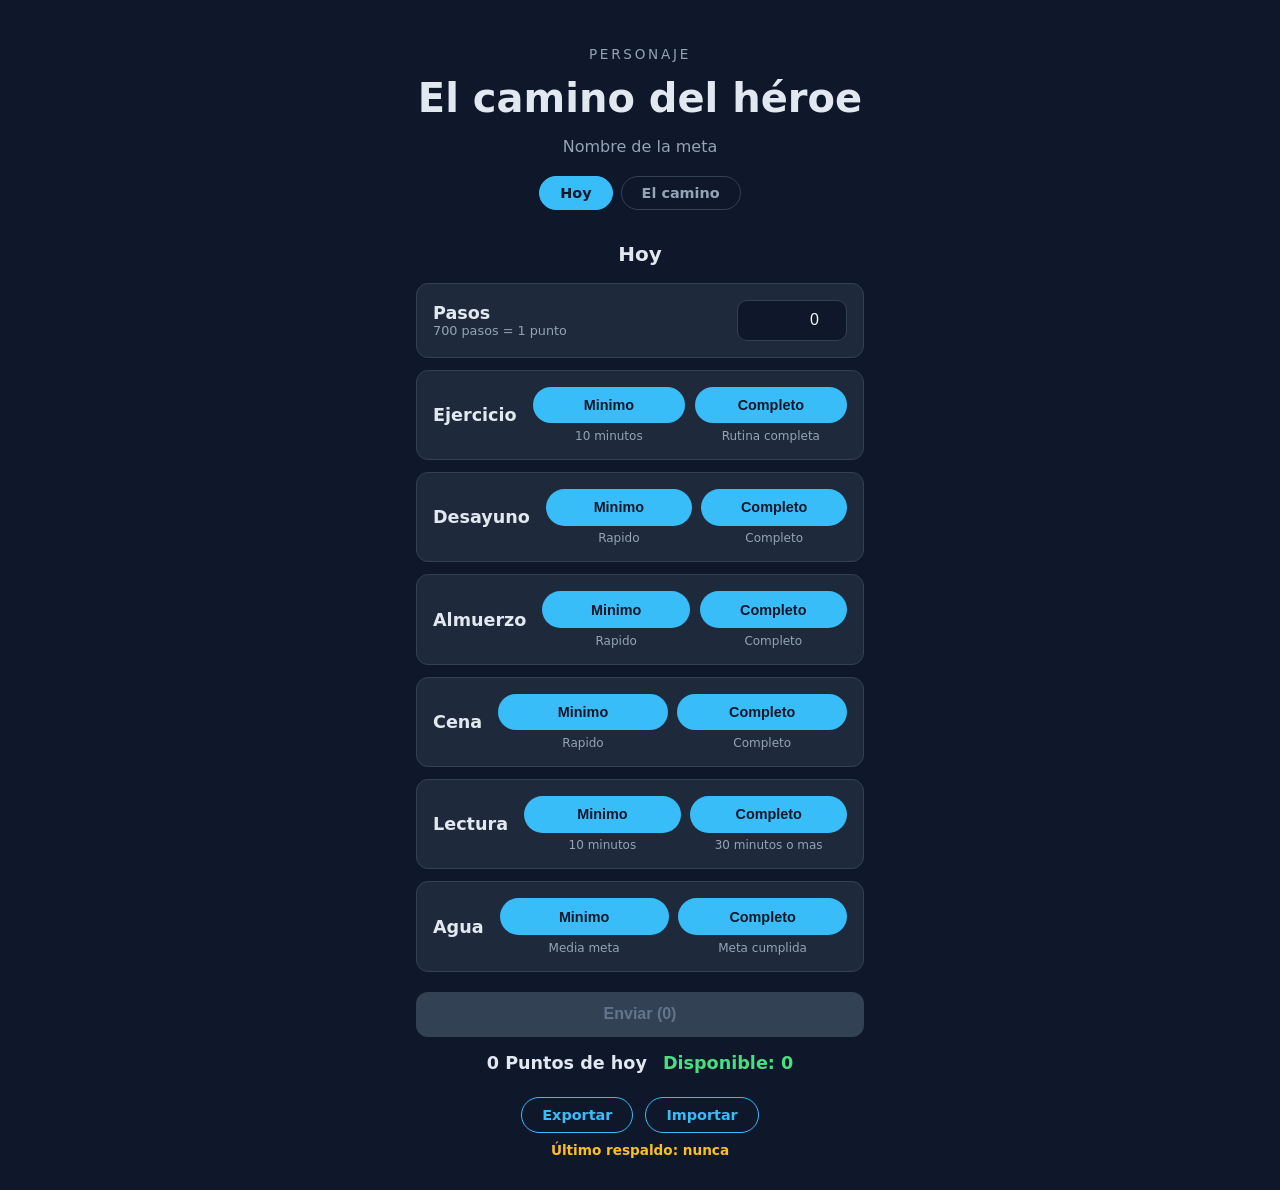
==== index.html @ 265a9ce8 "Estado inicial: app completa (Fase 0-2 + auditoría + waypoints + 9 rutas)" ====
<!DOCTYPE html>
<html lang="es">
<head>
  <meta charset="UTF-8" />
  <meta name="viewport" content="width=device-width, initial-scale=1.0" />
  <link rel="stylesheet" href="css/styles.css" />
</head>
<body>
  <main class="app">
    <p class="character-name" id="character-name"></p>
    <h1 id="app-name"></h1>
    <p class="goal-name" id="goal-name"></p>

    <nav class="view-toggle" id="view-toggle">
      <button type="button" class="view-btn active" id="view-hoy-btn"></button>
      <button type="button" class="view-btn" id="view-world-btn"></button>
    </nav>

    <section class="habits" id="view-hoy">
      <h2 id="habits-title"></h2>
      <div id="habits-list"></div>
      <button type="button" class="send-btn" id="send-btn"></button>
      <div class="points">
        <span id="points-total"></span>
        <span id="points-balance"></span>
      </div>

      <div class="backup">
        <button type="button" class="backup-btn" id="backup-export"></button>
        <label class="backup-btn" id="backup-import-label" for="backup-file-input"></label>
        <input type="file" id="backup-file-input" accept="application/json,.json" hidden />
      </div>
      <p class="backup-last" id="backup-last" hidden></p>
      <p class="backup-error" id="backup-error" hidden></p>
    </section>

    <section class="world" id="view-world" hidden>
      <div class="world-head">
        <span id="world-location"></span>
        <span id="world-balance"></span>
      </div>
      <div class="map-wrap">
        <img id="world-map-img" alt="" />
        <div class="map-marker" id="map-marker" hidden></div>
      </div>
      <div id="world-panel"></div>
    </section>
  </main>

  <!-- M4: cartel genérico de confirmación (respaldo, viajes, etc.) -->
  <div class="confirm-overlay" id="confirm-overlay" hidden>
    <div class="confirm-box">
      <p class="confirm-text" id="confirm-text"></p>
      <div class="confirm-actions" id="confirm-actions"></div>
    </div>
  </div>

  <script type="module" src="js/app.js"></script>

  <!-- Fase 2: modal de dragones (moneda al aire) -->
  <div class="dragon-overlay" id="dragon-overlay" hidden>
    <div class="dragon-modal">
      <p class="dragon-title" id="dragon-title"></p>
      <div class="coin" id="coin"><div class="coin-inner"><div class="coin-face coin-heads">🐉</div><div class="coin-face coin-tails">🍀</div></div></div>
      <p class="dragon-result" id="dragon-result"></p>
      <button type="button" class="habit-btn complete" id="dragon-accept"></button>
    </div>
  </div>
</body>
</html>
---- css/styles.css ----
/* Habit Quest - Fase 0/1: estilos base */

* {
  box-sizing: border-box;
}

body {
  margin: 0;
  font-family: system-ui, -apple-system, sans-serif;
  background-color: #0f172a;
  color: #e2e8f0;
}

.app {
  max-width: 480px;
  margin: 0 auto;
  padding: 2rem 1rem;
  text-align: center;
}

.character-name {
  font-size: 0.85rem;
  letter-spacing: 0.2em;
  text-transform: uppercase;
  color: #94a3b8;
}

#app-name {
  font-size: 2.5rem;
  margin: 0.5rem 0;
}

.goal-name {
  font-size: 1rem;
  color: #94a3b8;
}

.habits {
  margin-top: 2rem;
}

#habits-title {
  font-size: 1.25rem;
}

.habit {
  display: flex;
  align-items: center;
  justify-content: space-between;
  gap: 1rem;
  padding: 1rem;
  border: 1px solid #334155;
  border-radius: 12px;
  margin-bottom: 0.75rem;
  background: #1e293b;
  text-align: left;
}

.habit-info {
  display: flex;
  flex-direction: column;
}

.habit-label {
  font-weight: 600;
  font-size: 1.1rem;
}

.habit-desc {
  font-size: 0.85rem;
  color: #94a3b8;
}

.habit-desc-full {
  color: #64748b;
}

.habit-btn {
  padding: 0.75rem 1.25rem;
  border-radius: 999px;
  border: none;
  background: #38bdf8;
  color: #0f172a;
  font-weight: 700;
  font-size: 1rem;
  min-width: 120px;
}

.habit-btn.state-1 {
  background: #4ade80;
}

.habit-btn.state-2 {
  background: #facc15;
}

/* Experimento: hábito con dos botones directos (style "direct") */

.habit-direct .habit-info {
  flex-shrink: 0;
}

.habit-actions {
  display: flex;
  gap: 0.6rem;
  flex: 1;
}

.habit-action {
  display: flex;
  flex-direction: column;
  align-items: center;
  gap: 0.35rem;
  flex: 1;
  min-width: 0;
}

.habit-btn.habit-btn-direct {
  min-width: 0;
  width: 100%;
  padding: 0.65rem 0.5rem;
  font-size: 0.9rem;
}

.habit-action-desc {
  font-size: 0.75rem;
  color: #94a3b8;
  text-align: center;
}

.points {
  margin-top: 1rem;
  font-size: 1.1rem;
  font-weight: 700;
  display: flex;
  justify-content: center;
  gap: 1rem;
  flex-wrap: wrap;
}

/* M3: pendientes de enviar (se distinguen de los ya enviados). */
.points-pending {
  color: #facc15;
  font-weight: 700;
}

.points-pending-count {
  background: #3f3f1f;
  border-radius: 999px;
  padding: 0.1rem 0.5rem;
}

/* M3: botón Enviar bajo la lista de hábitos. */
.send-btn {
  width: 100%;
  margin-top: 0.5rem;
  padding: 0.85rem;
  border: none;
  border-radius: 12px;
  background: #4ade80;
  color: #0f172a;
  font-weight: 700;
  font-size: 1rem;
}

.send-btn:disabled {
  background: #334155;
  color: #64748b;
}

/* M3: hábito ya enviado queda bloqueado el día. */
.habit.locked {
  opacity: 0.6;
}

.habit-locked-tag {
  align-self: center;
  font-size: 0.8rem;
  font-weight: 700;
  color: #94a3b8;
  background: #334155;
  border-radius: 999px;
  padding: 0.25rem 0.6rem;
  flex-shrink: 0;
}

/* M3: pasos con ingreso manual (total del día). */
.habit-number {
  align-items: center;
}

.habit-number-rule {
  font-size: 0.8rem;
  color: #94a3b8;
}

.habit-steps {
  width: 110px;
  padding: 0.65rem 0.75rem;
  border: 1px solid #334155;
  border-radius: 10px;
  background: #0f172a;
  color: #f1f5f9;
  font-size: 1rem;
  text-align: right;
}

.habit-steps:disabled {
  color: #64748b;
}

#points-balance {
  color: #4ade80;
}

/* Bloque B — Respaldo (mini-bloque 1: botones) */

.backup {
  display: flex;
  justify-content: center;
  gap: 0.75rem;
  margin-top: 1.5rem;
  flex-wrap: wrap;
}

.backup-btn {
  padding: 0.55rem 1.25rem;
  border-radius: 999px;
  border: 1px solid #38bdf8;
  background: transparent;
  color: #38bdf8;
  font-family: inherit;
  font-weight: 600;
  font-size: 0.9rem;
  cursor: pointer;
}

.backup-error {
  color: #f87171;
  font-size: 0.85rem;
  margin: 0.6rem 0 0;
  text-align: center;
}

/* M6: "Último respaldo: …" bajo los botones. */
.backup-last {
  color: #94a3b8;
  font-size: 0.85rem;
  margin: 0.6rem 0 0;
  text-align: center;
}

.backup-last--stale {
  color: #fbbf24;
  font-weight: 700;
}

/* M4 — Cartel genérico de confirmación (respaldo, viajes, etc.) */

.confirm-overlay {
  position: fixed;
  inset: 0;
  background: rgba(15, 23, 42, 0.8);
  display: flex;
  align-items: center;
  justify-content: center;
  padding: 1rem;
  z-index: 10;
}

.confirm-overlay[hidden] {
  display: none;
}

.confirm-box {
  background: #1e293b;
  border: 1px solid #334155;
  border-radius: 12px;
  padding: 1.25rem;
  max-width: 340px;
  width: 100%;
  text-align: center;
}

.confirm-text {
  margin: 0 0 1rem;
  font-size: 0.95rem;
  line-height: 1.5;
}

.confirm-text:empty {
  display: none;
}

.confirm-actions {
  display: flex;
  gap: 0.75rem;
  justify-content: center;
  flex-wrap: wrap;
}

.confirm-btn {
  padding: 0.55rem 1.25rem;
  border-radius: 999px;
  border: none;
  font-family: inherit;
  font-weight: 600;
  font-size: 0.9rem;
  cursor: pointer;
}

.confirm-cancel {
  background: #334155;
  color: #e2e8f0;
}

.confirm-accept {
  background: #f87171;
  color: #0f172a;
}

.confirm-accept.confirm-go {
  background: #38bdf8;
}

/* Fase 2 — Vista conmutada Hoy / El camino */

.view-toggle {
  display: flex;
  justify-content: center;
  gap: 0.5rem;
  margin-top: 1.25rem;
}

.view-btn {
  padding: 0.5rem 1.25rem;
  border-radius: 999px;
  border: 1px solid #334155;
  background: transparent;
  color: #94a3b8;
  font-family: inherit;
  font-weight: 600;
  font-size: 0.9rem;
  cursor: pointer;
}

.view-btn.active {
  background: #38bdf8;
  border-color: #38bdf8;
  color: #0f172a;
}

.world {
  margin-top: 1.25rem;
  text-align: left;
}

.world-head {
  display: flex;
  justify-content: space-between;
  align-items: center;
  gap: 1rem;
  margin-bottom: 0.75rem;
  flex-wrap: wrap;
}

#world-location {
  font-weight: 600;
}

#world-balance {
  color: #4ade80;
  font-weight: 700;
}

.map-wrap {
  position: relative;
  border: 1px solid #334155;
  border-radius: 12px;
  overflow: hidden;
  background: #1e293b;
}

#world-map-img {
  display: block;
  width: 100%;
  height: auto;
}

.map-marker {
  position: absolute;
  width: 16px;
  height: 16px;
  border-radius: 50%;
  background: #facc15;
  border: 3px solid #0f172a;
  transform: translate(-50%, -50%);
  box-shadow: 0 0 0 0 rgba(250, 204, 21, 0.6);
  animation: marker-pulse 1.6s infinite;
  z-index: 2;
}

.map-marker[hidden] {
  display: none;
}

@keyframes marker-pulse {
  0% { box-shadow: 0 0 0 0 rgba(250, 204, 21, 0.6); }
  70% { box-shadow: 0 0 0 12px rgba(250, 204, 21, 0); }
  100% { box-shadow: 0 0 0 0 rgba(250, 204, 21, 0); }
}

/* Fase 2 — Panel de viaje */

#world-panel {
  margin-top: 1rem;
}

.panel-title {
  font-weight: 700;
  margin-bottom: 0.5rem;
}

.trip-progress {
  color: #facc15;
  font-weight: 700;
  margin-bottom: 0.5rem;
}

.trip-cancel {
  width: 100%;
}

.dest-list {
  display: flex;
  flex-direction: column;
  gap: 0.5rem;
  margin-bottom: 0.75rem;
}

.dest-row {
  display: flex;
  justify-content: space-between;
  align-items: center;
  gap: 0.5rem;
  padding: 0.7rem 0.9rem;
  border-radius: 10px;
  border: 1px solid #334155;
  background: #1e293b;
  color: #e2e8f0;
  font-family: inherit;
  font-size: 0.95rem;
  font-weight: 600;
  text-align: left;
  cursor: pointer;
}

.dest-meta {
  color: #94a3b8;
  font-size: 0.85rem;
  white-space: nowrap;
}

.dest-enter {
  width: 100%;
  margin-top: 0.5rem;
}

.dest-explore {
  width: 100%;
  margin-top: 0.5rem;
}

.dest-explore:disabled {
  background: #334155;
  color: #64748b;
}

/* M4: aviso cuando no alcanza el saldo para Explorar. */
.dest-not-enough {
  margin-top: 0.4rem;
  color: #f87171;
  font-size: 0.85rem;
  font-weight: 600;
  text-align: center;
}

.explored-tag {
  margin-top: 0.5rem;
  color: #4ade80;
  font-weight: 700;
  text-align: center;
}

/* M5: historia de la ciudad explorada (bajo "Explorada"). */
.city-story {
  margin-top: 0.4rem;
  color: #94a3b8;
  font-size: 0.9rem;
  line-height: 1.5;
  text-align: center;
}

/* Fase 2 — Modal de dragones + moneda al aire */

.dragon-overlay {
  position: fixed;
  inset: 0;
  background: rgba(2, 6, 23, 0.85);
  display: flex;
  align-items: center;
  justify-content: center;
  padding: 1rem;
  z-index: 50;
}

.dragon-overlay[hidden] {
  display: none;
}

.dragon-modal {
  background: #1e293b;
  border: 1px solid #334155;
  border-radius: 16px;
  padding: 1.5rem 1.25rem;
  width: 100%;
  max-width: 320px;
  text-align: center;
}

.dragon-title {
  font-size: 1.25rem;
  font-weight: 800;
  margin-bottom: 1rem;
}

.coin {
  width: 110px;
  height: 110px;
  margin: 0 auto 1rem;
  perspective: 600px;
}

.coin-inner {
  position: relative;
  width: 100%;
  height: 100%;
  transform-style: preserve-3d;
}

.coin-face {
  position: absolute;
  inset: 0;
  display: flex;
  align-items: center;
  justify-content: center;
  font-size: 3rem;
  border-radius: 50%;
  backface-visibility: hidden;
  border: 4px solid #facc15;
  background: radial-gradient(circle at 30% 30%, #fde68a, #f59e0b);
  box-shadow: 0 4px 12px rgba(0, 0, 0, 0.4);
}

.coin-tails {
  transform: rotateY(180deg);
  background: radial-gradient(circle at 30% 30%, #bbf7d0, #4ade80);
  border-color: #4ade80;
}

.coin.flipping .coin-inner {
  animation: coin-flip 1.4s ease-in-out forwards;
}

.coin.flipping.show-dragon .coin-inner {
  animation: coin-flip-dragon 1.4s ease-in-out forwards;
}

/* Moneda quieta en el lado que tocó (estado final sin animación) */
.coin.landed.show-clear .coin-inner {
  transform: rotateY(180deg);
}

@keyframes coin-flip {
  0% { transform: rotateY(0deg) translateY(0); }
  50% { transform: rotateY(900deg) translateY(-30px); }
  100% { transform: rotateY(1800deg) translateY(0); }
}

@keyframes coin-flip-dragon {
  0% { transform: rotateY(0deg) translateY(0); }
  50% { transform: rotateY(900deg) translateY(-30px); }
  100% { transform: rotateY(1980deg) translateY(0); }
}

.dragon-result {
  min-height: 1.5rem;
  font-weight: 700;
  margin-bottom: 1rem;
}

.dragon-result.is-dragon {
  color: #f87171;
}

.dragon-result.is-clear {
  color: #4ade80;
}
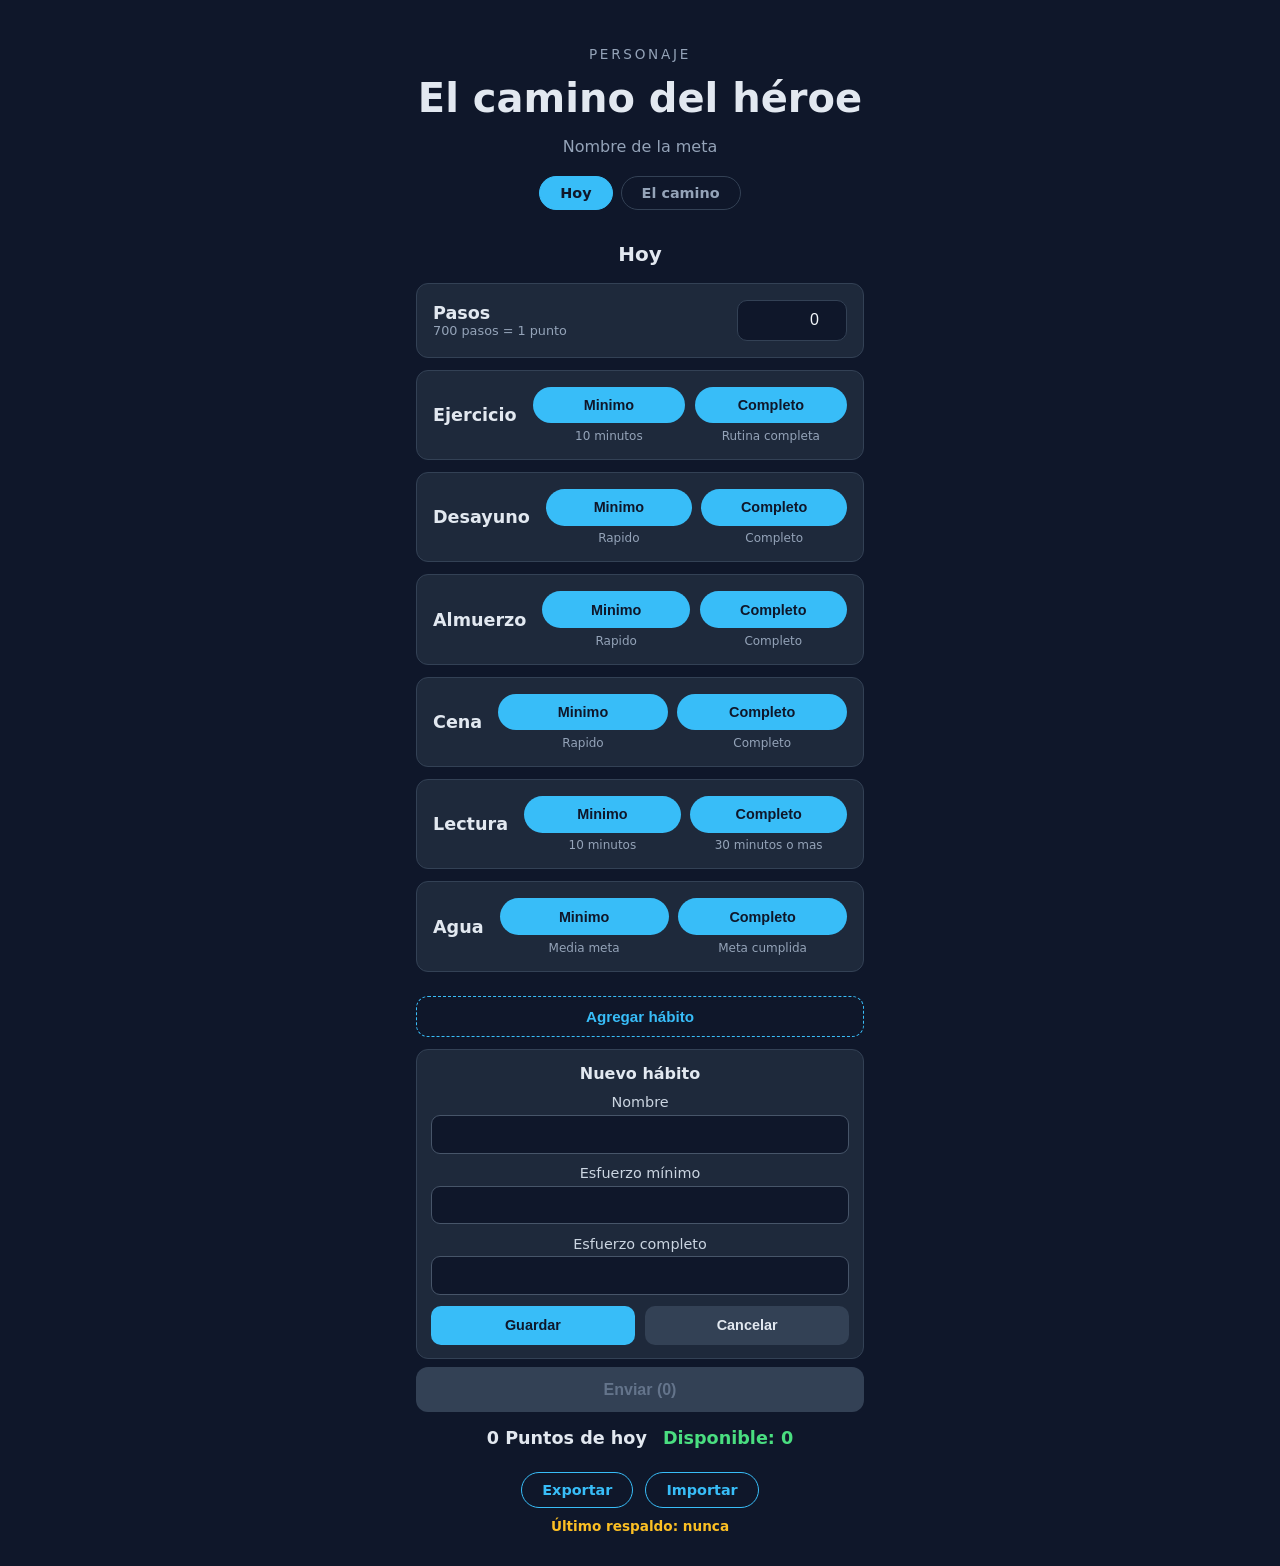
==== commit a0c83110: "V2 P9: hábitos propios, pantalla" ====
--- a/index.html
+++ b/index.html
@@ -4,6 +4,10 @@
   <meta charset="UTF-8" />
   <meta name="viewport" content="width=device-width, initial-scale=1.0" />
   <link rel="stylesheet" href="css/styles.css" />
+  <link rel="manifest" href="data/manifest.json" />
+  <meta name="theme-color" content="#0f172a" />
+  <link rel="icon" type="image/png" href="assets/icons/icon-192.png" />
+  <link rel="apple-touch-icon" href="assets/icons/apple-touch-icon.png" />
 </head>
 <body>
   <main class="app">
@@ -19,6 +23,30 @@
     <section class="habits" id="view-hoy">
       <h2 id="habits-title"></h2>
       <div id="habits-list"></div>
+      <div class="custom-controls">
+        <button type="button" class="add-habit-btn" id="add-habit-btn" hidden></button>
+        <p class="custom-notice" id="custom-notice" hidden></p>
+        <form class="custom-form" id="custom-form" hidden novalidate>
+          <p class="custom-form-title" id="custom-form-title"></p>
+          <label class="custom-field">
+            <span id="custom-label-label"></span>
+            <input id="custom-label" name="label" type="text" maxlength="30" required autocomplete="off" />
+          </label>
+          <label class="custom-field">
+            <span id="custom-min-label"></span>
+            <input id="custom-min" name="minDesc" type="text" maxlength="40" required autocomplete="off" />
+          </label>
+          <label class="custom-field">
+            <span id="custom-full-label"></span>
+            <input id="custom-full" name="fullDesc" type="text" maxlength="40" required autocomplete="off" />
+          </label>
+          <p class="custom-error" id="custom-error" hidden></p>
+          <div class="custom-form-actions">
+            <button type="submit" class="custom-save" id="custom-save"></button>
+            <button type="button" class="custom-cancel" id="custom-cancel"></button>
+          </div>
+        </form>
+      </div>
       <button type="button" class="send-btn" id="send-btn"></button>
       <div class="points">
         <span id="points-total"></span>
@@ -40,8 +68,10 @@
         <span id="world-balance"></span>
       </div>
       <div class="map-wrap">
-        <img id="world-map-img" alt="" />
-        <div class="map-marker" id="map-marker" hidden></div>
+        <div class="map-zoom" id="map-zoom">
+          <img id="world-map-img" alt="" />
+          <div class="map-marker" id="map-marker" hidden></div>
+        </div>
       </div>
       <div id="world-panel"></div>
     </section>
--- a/css/styles.css
+++ b/css/styles.css
@@ -45,6 +45,7 @@
 
 .habit {
   display: flex;
+  flex-wrap: wrap;
   align-items: center;
   justify-content: space-between;
   gap: 1rem;
@@ -66,15 +67,6 @@
   font-size: 1.1rem;
 }
 
-.habit-desc {
-  font-size: 0.85rem;
-  color: #94a3b8;
-}
-
-.habit-desc-full {
-  color: #64748b;
-}
-
 .habit-btn {
   padding: 0.75rem 1.25rem;
   border-radius: 999px;
@@ -166,6 +158,108 @@
 .send-btn:disabled {
   background: #334155;
   color: #64748b;
+}
+
+/* V2 pieza 3 — hábitos propios. Botón, aviso de tope y form en línea. */
+.add-habit-btn {
+  width: 100%;
+  margin-top: 0.75rem;
+  padding: 0.7rem;
+  border: 1px dashed #38bdf8;
+  border-radius: 12px;
+  background: transparent;
+  color: #38bdf8;
+  font-weight: 700;
+  font-size: 0.95rem;
+}
+
+.custom-notice {
+  margin: 0.75rem 0 0;
+  padding: 0.6rem 0.75rem;
+  border-radius: 10px;
+  background: #334155;
+  color: #cbd5e1;
+  font-size: 0.9rem;
+}
+
+.custom-form {
+  display: flex;
+  flex-direction: column;
+  gap: 0.7rem;
+  margin-top: 0.75rem;
+  padding: 0.85rem;
+  border: 1px solid #334155;
+  border-radius: 12px;
+  background: #1e293b;
+}
+
+.custom-form-title {
+  margin: 0;
+  font-weight: 700;
+}
+
+.custom-field {
+  display: flex;
+  flex-direction: column;
+  gap: 0.3rem;
+  font-size: 0.9rem;
+  color: #cbd5e1;
+}
+
+.custom-field input {
+  box-sizing: border-box;
+  width: 100%;
+  padding: 0.65rem 0.75rem;
+  border: 1px solid #475569;
+  border-radius: 9px;
+  background: #0f172a;
+  color: #f8fafc;
+  font: inherit;
+}
+
+.custom-error {
+  margin: 0;
+  color: #fca5a5;
+  font-size: 0.85rem;
+}
+
+.custom-form-actions {
+  display: flex;
+  gap: 0.6rem;
+}
+
+.custom-form-actions button {
+  flex: 1;
+  padding: 0.7rem;
+  border: none;
+  border-radius: 10px;
+  font-weight: 700;
+  font-size: 0.9rem;
+}
+
+.custom-save {
+  background: #38bdf8;
+  color: #0f172a;
+}
+
+.custom-cancel {
+  background: #334155;
+  color: #e2e8f0;
+}
+
+.custom-actions {
+  display: flex;
+  flex-wrap: wrap;
+  gap: 0.4rem;
+}
+
+.custom-actions button {
+  padding: 0.4rem 0.7rem;
+  border: 1px solid #475569;
+  border-radius: 999px;
+  background: transparent;
+  color: #cbd5e1;
+  font-size: 0.8rem;
 }
 
 /* M3: hábito ya enviado queda bloqueado el día. */
@@ -207,6 +301,13 @@
 
 .habit-steps:disabled {
   color: #64748b;
+}
+
+/* M2: aviso de validación bajo el campo de pasos. */
+.habit-steps-error {
+  width: 100%;
+  font-size: 0.8rem;
+  color: #f87171;
 }
 
 #points-balance {
@@ -381,10 +482,18 @@
   background: #1e293b;
 }
 
+.map-zoom {
+  position: relative;
+  transform-origin: 50% 50%;
+  touch-action: pan-y;
+  user-select: none;
+}
+
 #world-map-img {
   display: block;
   width: 100%;
   height: auto;
+  -webkit-user-drag: none;
 }
 
 .map-marker {
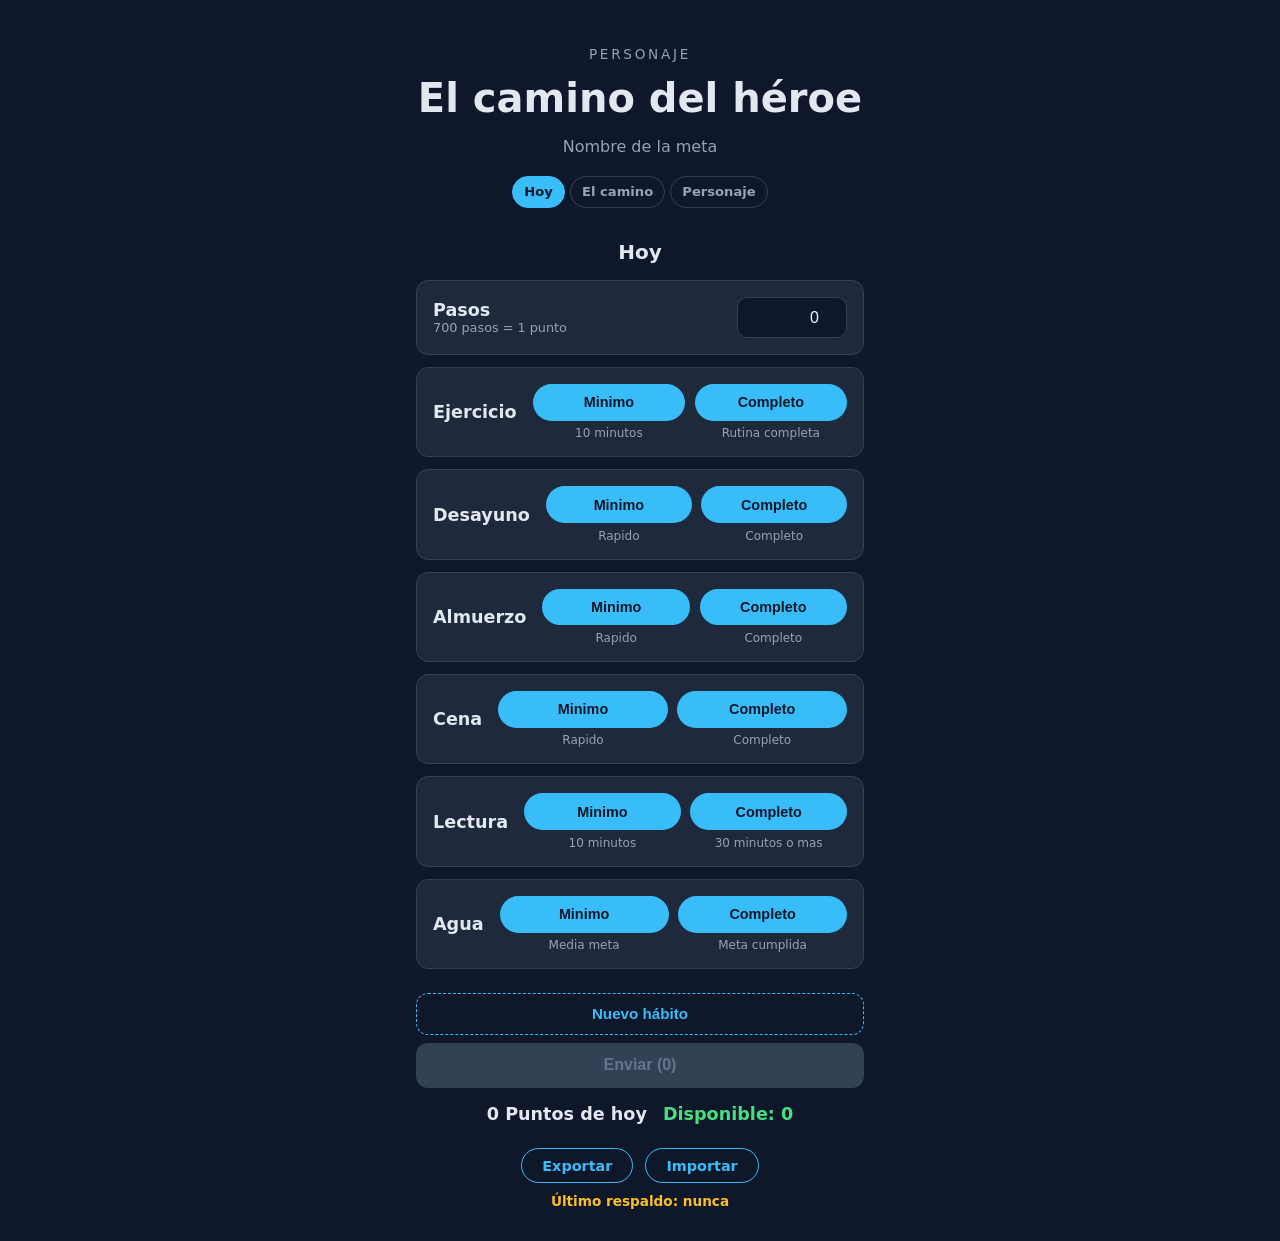
==== commit 80518a82: "V2 P12: pestaña Personaje" ====
--- a/index.html
+++ b/index.html
@@ -18,6 +18,7 @@
     <nav class="view-toggle" id="view-toggle">
       <button type="button" class="view-btn active" id="view-hoy-btn"></button>
       <button type="button" class="view-btn" id="view-world-btn"></button>
+      <button type="button" class="view-btn" id="view-character-btn"></button>
     </nav>
 
     <section class="habits" id="view-hoy">
@@ -75,6 +76,10 @@
       </div>
       <div id="world-panel"></div>
     </section>
+
+    <section class="character" id="view-character" hidden>
+      <div id="character-view"></div>
+    </section>
   </main>
 
   <!-- M4: cartel genérico de confirmación (respaldo, viajes, etc.) -->
--- a/css/styles.css
+++ b/css/styles.css
@@ -173,6 +173,10 @@
   font-size: 0.95rem;
 }
 
+.add-habit-btn[hidden] {
+  display: none;
+}
+
 .custom-notice {
   margin: 0.75rem 0 0;
   padding: 0.6rem 0.75rem;
@@ -182,6 +186,10 @@
   font-size: 0.9rem;
 }
 
+.custom-notice[hidden] {
+  display: none;
+}
+
 .custom-form {
   display: flex;
   flex-direction: column;
@@ -193,6 +201,10 @@
   background: #1e293b;
 }
 
+.custom-form[hidden] {
+  display: none;
+}
+
 .custom-form-title {
   margin: 0;
   font-weight: 700;
@@ -223,6 +235,10 @@
   font-size: 0.85rem;
 }
 
+.custom-error[hidden] {
+  display: none;
+}
+
 .custom-form-actions {
   display: flex;
   gap: 0.6rem;
@@ -251,6 +267,10 @@
   display: flex;
   flex-wrap: wrap;
   gap: 0.4rem;
+}
+
+.custom-actions[hidden] {
+  display: none;
 }
 
 .custom-actions button {
@@ -429,19 +449,19 @@
 .view-toggle {
   display: flex;
   justify-content: center;
-  gap: 0.5rem;
+  gap: 0.3rem;
   margin-top: 1.25rem;
 }
 
 .view-btn {
-  padding: 0.5rem 1.25rem;
+  padding: 0.45rem 0.7rem;
   border-radius: 999px;
   border: 1px solid #334155;
   background: transparent;
   color: #94a3b8;
   font-family: inherit;
   font-weight: 600;
-  font-size: 0.9rem;
+  font-size: 0.82rem;
   cursor: pointer;
 }
 
@@ -610,6 +630,148 @@
   text-align: center;
 }
 
+/* V2/P5 — Oferta de la ciudad: 1 a 3 tarjetas sobre los destinos. */
+
+.offer-cards {
+  display: grid;
+  grid-template-columns: repeat(auto-fit, minmax(92px, 1fr));
+  gap: 0.5rem;
+  margin-top: 0.75rem;
+}
+
+.offer-card {
+  display: flex;
+  flex-direction: column;
+  gap: 0.4rem;
+  min-width: 0;
+}
+
+.offer-art {
+  aspect-ratio: 1;
+  display: flex;
+  align-items: center;
+  justify-content: center;
+  padding: 0.35rem;
+  border: 1px solid #334155;
+  border-radius: 10px;
+  background: #334155;
+  color: #f8fafc;
+  font-size: 0.72rem;
+  font-weight: 700;
+  line-height: 1.2;
+  text-align: center;
+  overflow: hidden;
+  overflow-wrap: anywhere; /* nombres largos: se parten, nunca desbordan el cuadrado */
+}
+
+.offer-art img {
+  width: 100%;
+  height: 100%;
+  object-fit: contain;
+  image-rendering: pixelated;
+}
+
+/* Color por casillero mientras las piezas de ejemplo no tienen imagen. */
+.offer-art[data-slot='casco'] { background: #1d4ed8; }
+.offer-art[data-slot='armadura'] { background: #b45309; }
+.offer-art[data-slot='brazaletes'] { background: #7e22ce; }
+.offer-art[data-slot='hombreras'] { background: #0f766e; }
+.offer-art[data-slot='pantalones'] { background: #be123c; }
+.offer-art[data-slot='calzado'] { background: #3f6212; }
+
+.offer-equip {
+  width: 100%;
+}
+
+.offer-empty {
+  margin-top: 0.5rem;
+  color: #94a3b8;
+  font-size: 0.85rem;
+  text-align: center;
+}
+
+/* V2/P6 — Pestaña Personaje: 6 casilleros alrededor de una figura neutra.
+   El cuadrado de cada casillero ES .offer-art (reutilizado de la P5). */
+
+.character {
+  margin-top: 1.25rem;
+  text-align: left;
+}
+
+.character-layout {
+  display: grid;
+  grid-template-columns: minmax(0, 1fr) minmax(72px, 92px) minmax(0, 1fr);
+  gap: 0.4rem;
+  align-items: center;
+  max-width: 340px;
+  margin: 0 auto;
+}
+
+.character-column {
+  display: flex;
+  flex-direction: column;
+  gap: 0.4rem;
+  min-width: 0;
+}
+
+.slot-empty {
+  background: #1e293b;
+  border-style: dashed;
+  color: #94a3b8; /* etiqueta atenuada */
+  font-size: 0.7rem;
+  font-weight: 600;
+}
+
+.character-figure {
+  position: relative;
+  width: 100%;
+  aspect-ratio: 1 / 2;
+}
+
+.character-figure > div {
+  position: absolute;
+  background: #475569;
+  border: 1px solid #64748b;
+}
+
+.figure-head {
+  left: 33%;
+  top: 2%;
+  width: 34%;
+  aspect-ratio: 1;
+  border-radius: 50%;
+}
+
+.figure-torso {
+  left: 23%;
+  top: 26%;
+  width: 54%;
+  height: 38%;
+  border-radius: 30% 30% 12% 12%;
+}
+
+.figure-arm-left,
+.figure-arm-right {
+  top: 28%;
+  width: 16%;
+  height: 34%;
+  border-radius: 999px;
+}
+
+.figure-arm-left { left: 8%; }
+.figure-arm-right { right: 8%; }
+
+.figure-leg-left,
+.figure-leg-right {
+  bottom: 2%;
+  width: 20%;
+  height: 30%;
+  border-radius: 8px 8px 12px 12px;
+}
+
+.figure-leg-left { left: 26%; }
+.figure-leg-right { right: 26%; }
+
 /* Fase 2 — Modal de dragones + moneda al aire */
 
 .dragon-overlay {
